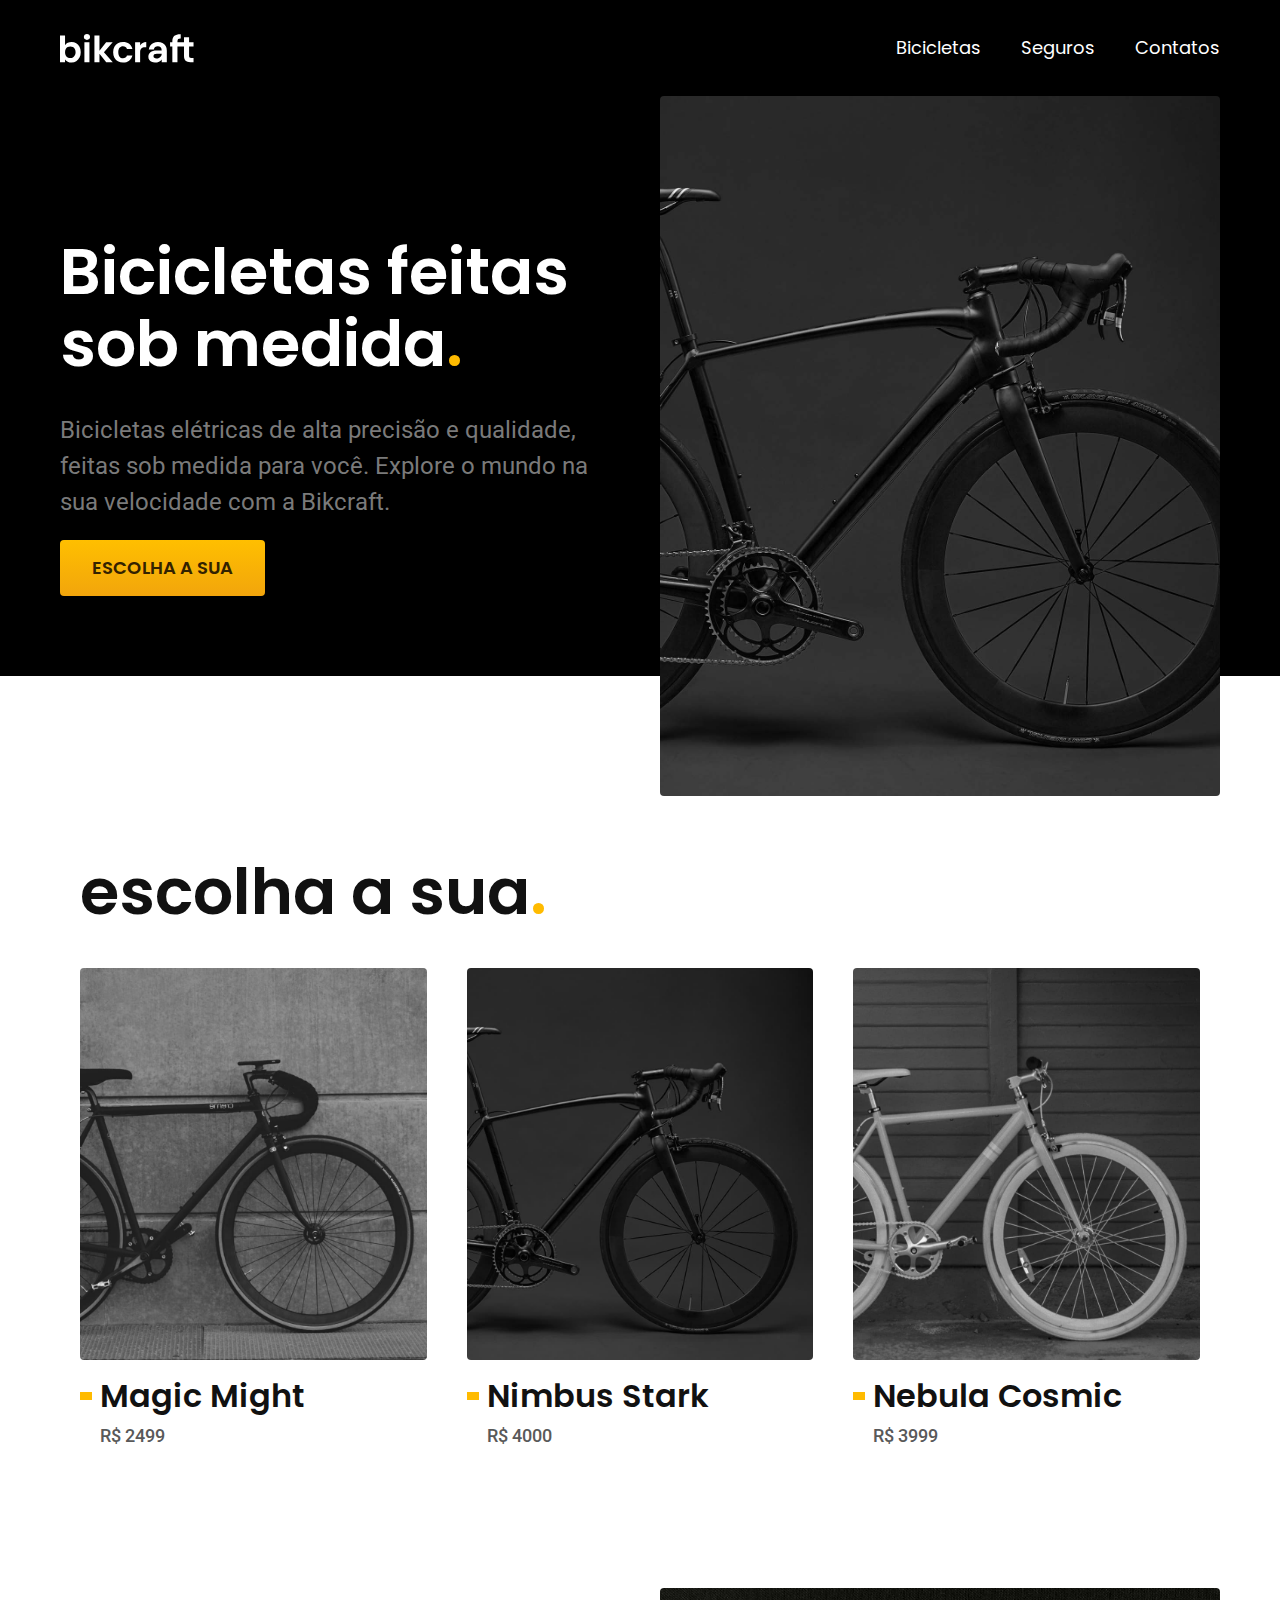
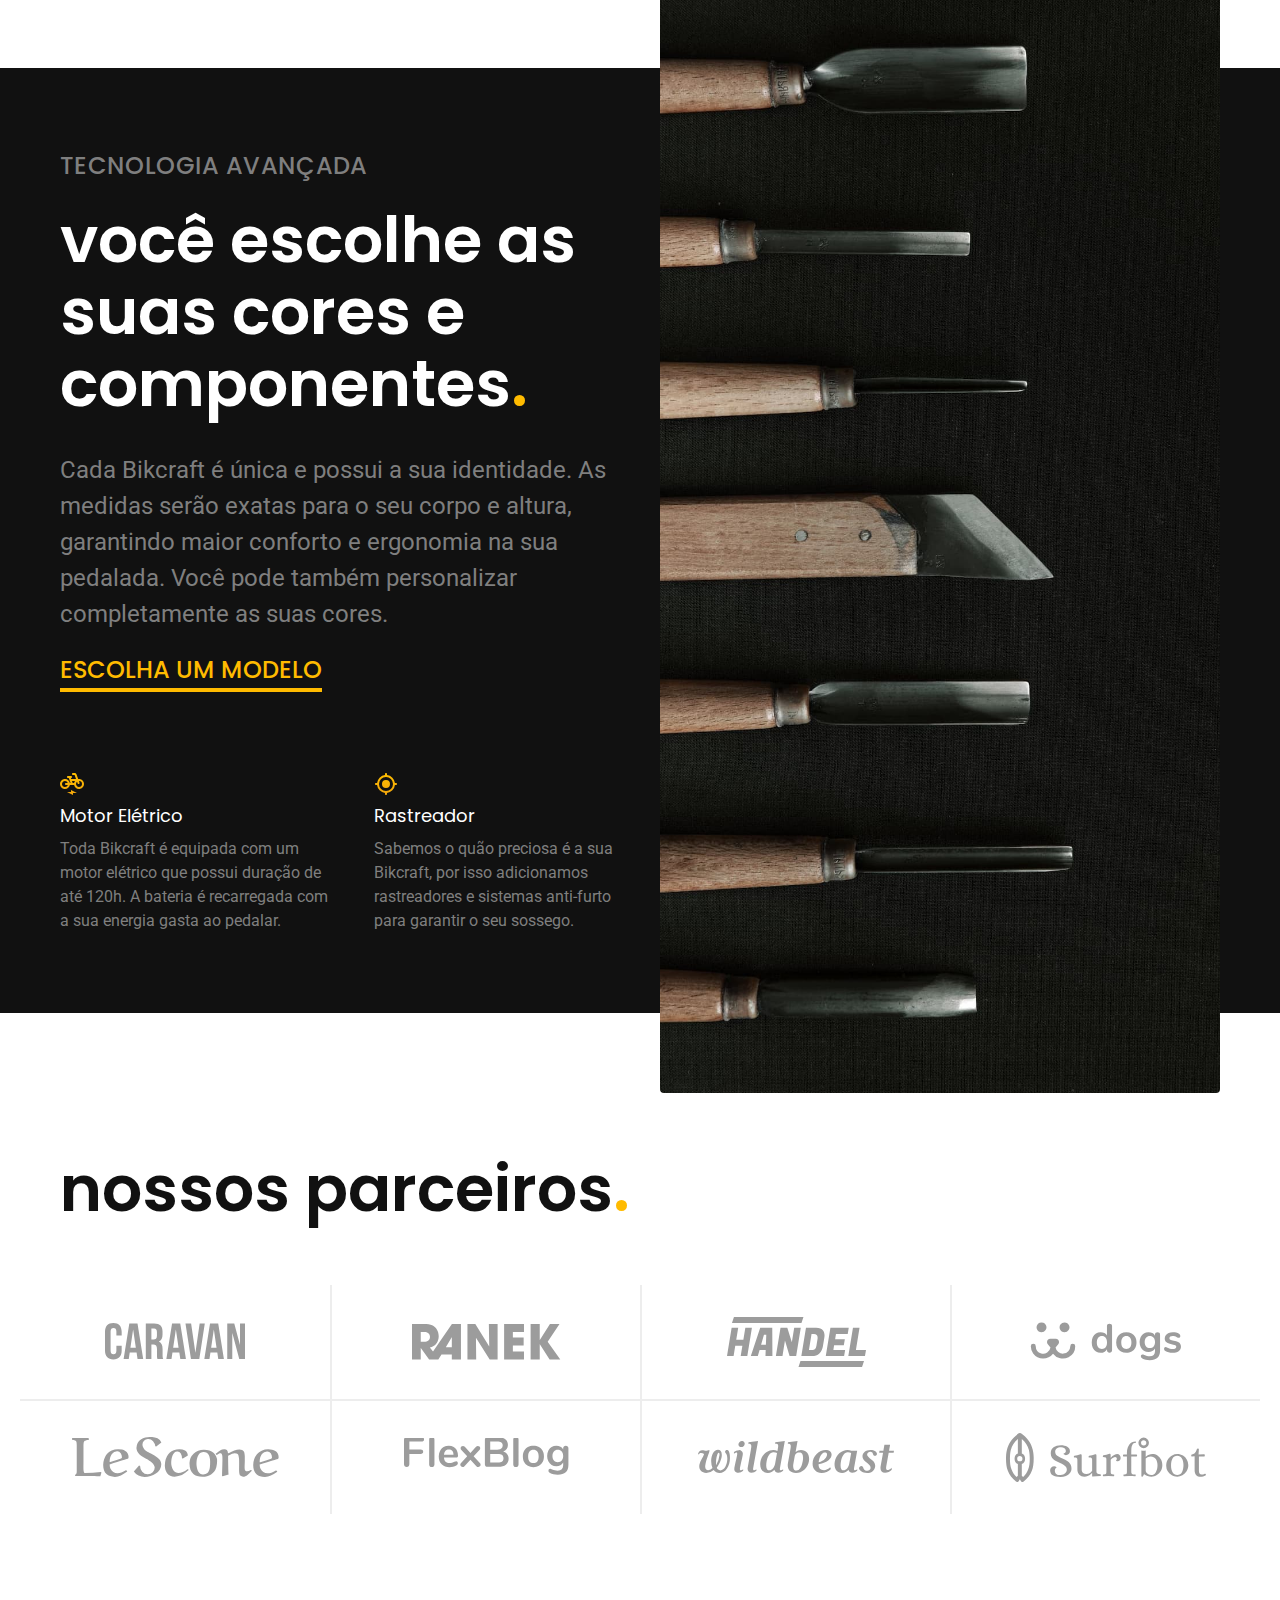
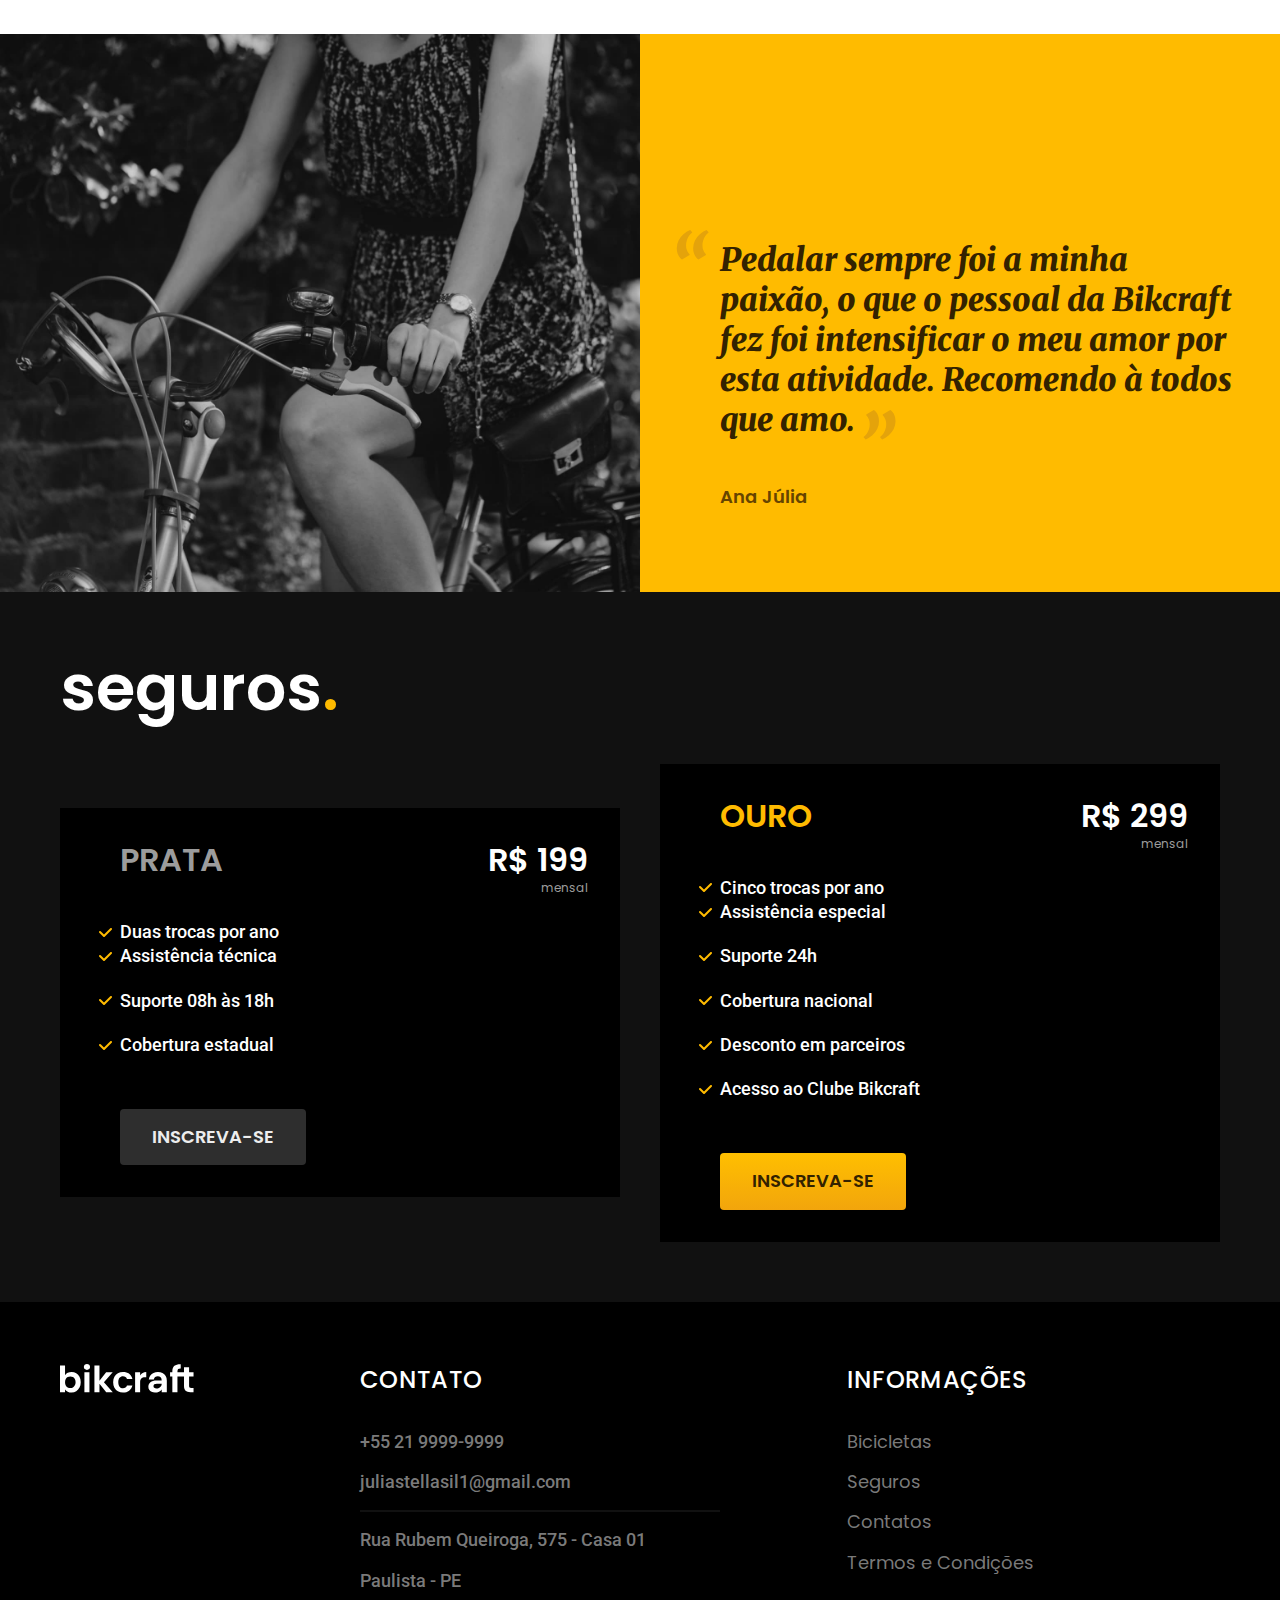
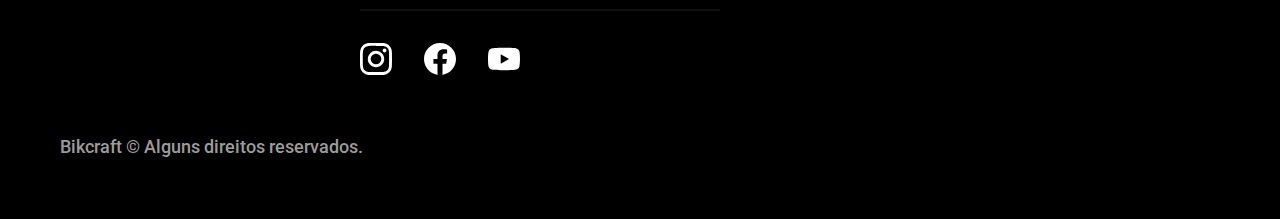
==== index.html @ a0778299 "Finalização da construção do home" ====
<!DOCTYPE html>

<!DOCTYPE html>
<html lang="pt-br">

<head>
  <meta charset="UTF-8">
  <meta name="viewport" content="width=device-width, initial-scale=1.0">
  <link rel="stylesheet" href="css/style.css">

  <title>BIckcraft - Bicicletas Elétricas</title>
  <meta name="description" content="Bicicletas elétricas de alta precisão e qualidade,  feitas sob medida para o cliente. Explore o mundo na sua velocidade com a Bikcraft.">

  <link rel="preconnect" href="https://fonts.googleapis.com">
  <link rel="preconnect" href="https://fonts.gstatic.com" crossorigin>
  <link href="https://fonts.googleapis.com/css2?family=Merriweather:ital,wght@1,900&family=Poppins:wght@400;600&family=Roboto:wght@400;500&display=swap" rel="stylesheet">

</head>

<body>
  <header class="header-bg">
    <div class="header container">
      <a href="./"><img src="./img/bikcraft.svg" alt="Bikcraft"></a>

      <nav aria-label="primaria">
        <ul class="header-menu font-1-m cor-0">
          <li><a href="./bicicletas.html">Bicicletas</a></li>
          <li><a href="./seguros.html">Seguros</a></li>
          <li><a href="./contato.html">Contatos</a></li>
        </ul>
      </nav>
    </div>
  </header>

  <main class="introducao-bg">
    <div class="introducao container">
      <div class="introducao-conteudo">
        <h1 class="font-1-xxl cor-0">Bicicletas feitas sob medida<span class="cor-p1">.</span></h1>
        <p class="font-2-l cor-5">Bicicletas elétricas de alta precisão e qualidade, feitas sob medida para você. Explore o mundo na sua velocidade com a Bikcraft.</p>
        <a href="./bicicletas.html" class="botao">Escolha a sua</a>
      </div>
      <div class="introducao-imagem">
        <img src="./img/fotos/introducao.jpg" alt="Bicicleta elétrica preta.">
      </div>
    </div>
  </main>

  <article class="bicicletas-lista">
    <h2 class="container font-1-xxl">escolha a sua<span class="cor-p1">.</span></h2>

    <ul>
      <li>
        <a href="./bicicletas/magic.html">
          <img src="./img/bicicletas/magic-home.jpg" alt="Bicicleta preta">
          <h3 class="font-1-xl">Magic Might</h3>
          <span class="font-2-m cor-8">R$ 2499</span>
        </a>
      </li>
      <li>
        <a href="./bicicletas/nimbus.html">
          <img src="./img/bicicletas/nimbus-home.jpg" alt="Bicicleta preta">
          <h3 class="font-1-xl">Nimbus Stark</h3>
          <span class="font-2-m cor-8">R$ 4000</span>
        </a>
      </li>
      <li>
        <a href="./bicicletas/nebula.html">
          <img src="./img/bicicletas/nebula-home.jpg" alt="Bicicleta preta">
          <h3 class="font-1-xl">Nebula Cosmic</h3>
          <span class="font-2-m cor-8">R$ 3999</span>
        </a>
      </li>
    </ul>
  </article>

  <article class="tecnologia-bg">
    <div class="tecnologia container">
      <div class="tecnologia-conteudo">
        <span class="font-2-l-b cor-5">Tecnologia Avançada</span>
        <h2 class="font-1-xxl cor-0">você escolhe as suas cores e componentes<span class="cor-p1">.</span></h2>
        <p class="font-2-l cor-5">Cada Bikcraft é única e possui a sua identidade. As medidas serão exatas para o seu corpo e altura, garantindo maior conforto e ergonomia na sua pedalada. Você pode também personalizar completamente as suas cores.</p>
        <a class="link" href="./bicicletas.html">Escolha um modelo</a>
        <div class="tecnologia-vantagens">
          <div>
            <img src="./img/icones/eletrica.svg" alt="">
            <h3 class="font-1-m cor-0">Motor Elétrico</h3>
            <p class="font-2-s cor-5">Toda Bikcraft é equipada com um motor elétrico que possui duração de até 120h. A bateria é recarregada com a sua energia gasta ao pedalar.</p>
          </div>
          <div>
            <img src="./img/icones/rastreador.svg" alt="">
            <h3 class="font-1-m cor-0">Rastreador</h3>
            <p class="font-2-s cor-5">Sabemos o quão preciosa é a sua Bikcraft, por isso adicionamos rastreadores e sistemas anti-furto para garantir o seu sossego.</p>
          </div>
        </div>
      </div>
      <div class="tecnologia-imagem">
        <img src="./img/fotos/tecnologia.jpg" alt="">
      </div>
    </div>
  </article>

  <section class="parceiros" aria-label="Nossos Parceiros">
    <h2 class="container font-1-xxl">nossos parceiros<span class="cor-p1">.</span></h2>

    <ul>
      <li><img src="./img/parceiros/caravan.svg" alt="caravan"></li>
      <li><img src="./img/parceiros/ranek.svg" alt="ranek"></li>
      <li><img src="./img/parceiros/handel.svg" alt="handel"></li>
      <li><img src="./img/parceiros/dogs.svg" alt="dogs"></li>
      <li><img src="./img/parceiros/lescone.svg" alt="lescone"></li>
      <li><img src="./img/parceiros/flexblog.svg" alt="flexblog"></li>
      <li><img src="./img/parceiros/wildbeast.svg" alt="wildbeast"></li>
      <li><img src="./img/parceiros/surfbot.svg" alt="surfbot"></li>
    </ul>
  </section>

  <section class="depoimento" aria-label="Depoimento">
    <div>
      <img src="./img/fotos/depoimento.jpg" alt="Pessoa pedalando uam bicicleta Bikcraft">
    </div>
    <div class="depoimento-conteudo">
      <blockquote class="font-1-xl cor-p5">
        <p>Pedalar sempre foi a minha paixão, o que o pessoal da Bikcraft fez foi intensificar o meu amor por esta atividade. Recomendo à todos que amo.</p>
        <span class="font-1-m-b cor-p4">Ana Júlia</span>
      </blockquote>
    </div>
  </section>

  <article class="seguros-bg">
    <div class="seguros container">
      <h2 class="font-1-xxl cor-0">seguros<span class="cor-p1">.</span></h2>
      <div class="seguros-item">
        <h3 class="font-1-xl cor-6">PRATA</h3>
        <span class="font-1-xl cor-0">R$ 199 <span class="font-1-xs cor-6">mensal</span></span>
        <ul class="font-2-m cor-0">
          <li>Duas trocas por ano</li>
          <li>Assistência técnica</li>
          <li>Suporte 08h às 18h</li>
          <li>Cobertura estadual</li>
        </ul>
        <a class="botao secundario" href="./orcamento.html">Inscreva-se</a>
      </div>

      <div class="seguros-item">
        <h3 class="font-1-xl cor-p1">OURO</h3>
        <span class="font-1-xl cor-0">R$ 299 <span class="font-1-xs cor-6">mensal</span></span>
        <ul class="font-2-m cor-0">
          <li>Cinco trocas por ano</li>
          <li>Assistência especial</li>
          <li>Suporte 24h</li>
          <li>Cobertura nacional</li>
          <li>Desconto em parceiros</li>
          <li>Acesso ao Clube Bikcraft</li>
        </ul>
        <a class="botao" href="./orcamento.html">Inscreva-se</a>
      </div>
    </div>
    <footer class="footer-bg">
      <div class="footer container">
        <img src="./img/bikcraft.svg" alt="BIckcraft">
        <div class="footer-contato">
          <h3 class="font-2-l-b cor-0">Contato</h3>
          <ul class="font-2-m cor-5">
            <li>
              <a href="tel:+552199999999">+55 21 9999-9999</a>
            </li>
            <li>
              <a href="mailto:juliastellasil1@gmail.com">juliastellasil1@gmail.com</a>
            </li>
            <li>Rua Rubem Queiroga, 575 - Casa 01</li>
            <li>Paulista - PE</li>
          </ul>
          <div class="footer-redes">
            <a href="./"> 
              <img src="./img/redes/instagram.svg" alt="Instagram">
            </a>
            <a href="./"> 
              <img src="./img/redes/facebook.svg" alt="Facebook">
            </a>
            <a href="./"> 
              <img src="./img/redes/youtube.svg" alt="Youtube">
            </a>
          </div>
        </div>
        <div class="footer-informacoes">
          <h3 class="font-2-l-b cor-0">Informações</h3>
          <nav aria-label="primaria">
            <ul class="font-1-m cor-5">
              <li><a href="./bicicletas.html">Bicicletas</a></li>
              <li><a href="./seguros.html">Seguros</a></li>
              <li><a href="./contato.html">Contatos</a></li>            
              <li><a href="./termos.html">Termos e Condições</a></li>            
            </ul>
          </nav>
        </div>
        <p class="footer-copy font-2-m cor-6">Bikcraft © Alguns direitos reservados.</p>
      </div>
    </footer>
</body>

</html>
---- css/style.css ----
@import "./global/global.css";
@import "./utilidades/tipografia.css";
@import "./utilidades/cores.css";

@import "./utilidades/componentes.css";

@import "./global/header.css";
@import "./global/footer.css";

@import "./home/introducao.css";
@import "./home/tecnologia.css";
@import "./home/parceiros.css";
@import "./home/depoimento.css";

@import "./bicicletas/bicicletas-lista.css";

@import "./seguros/seguros.css";
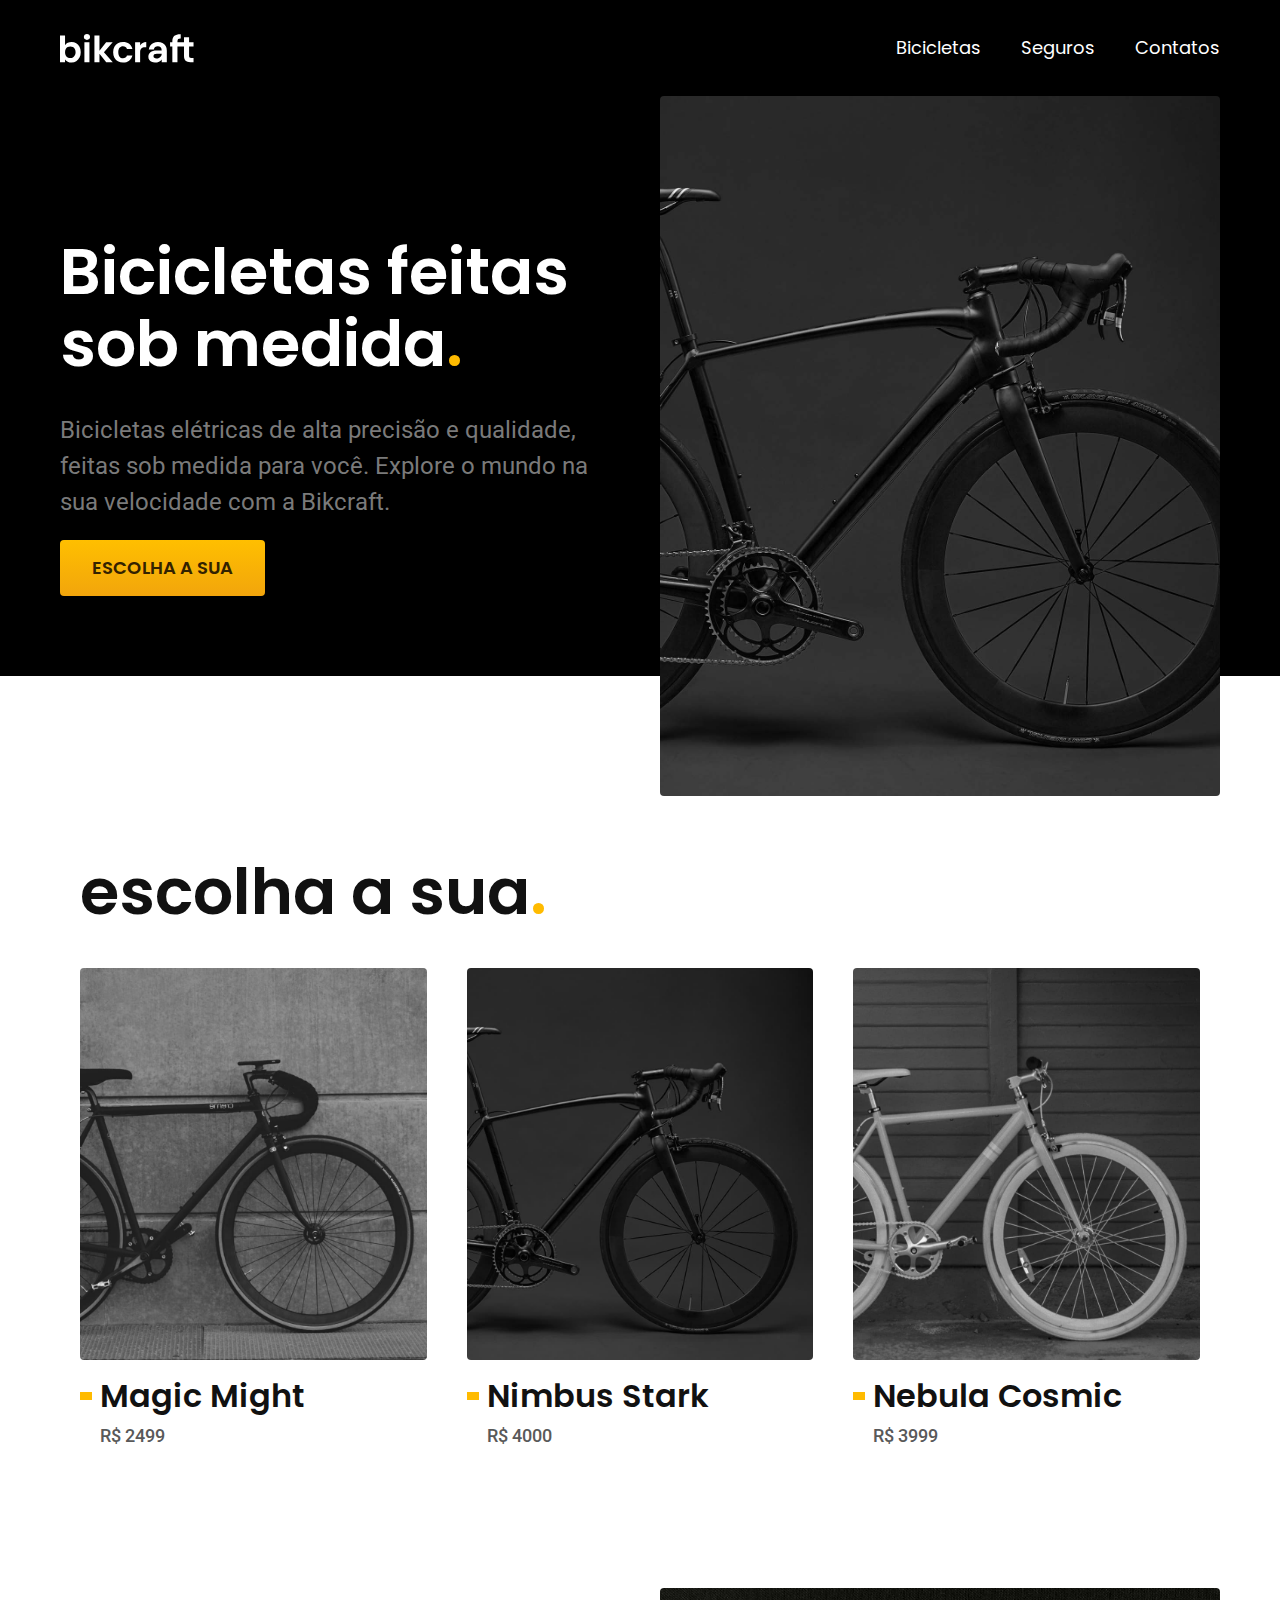
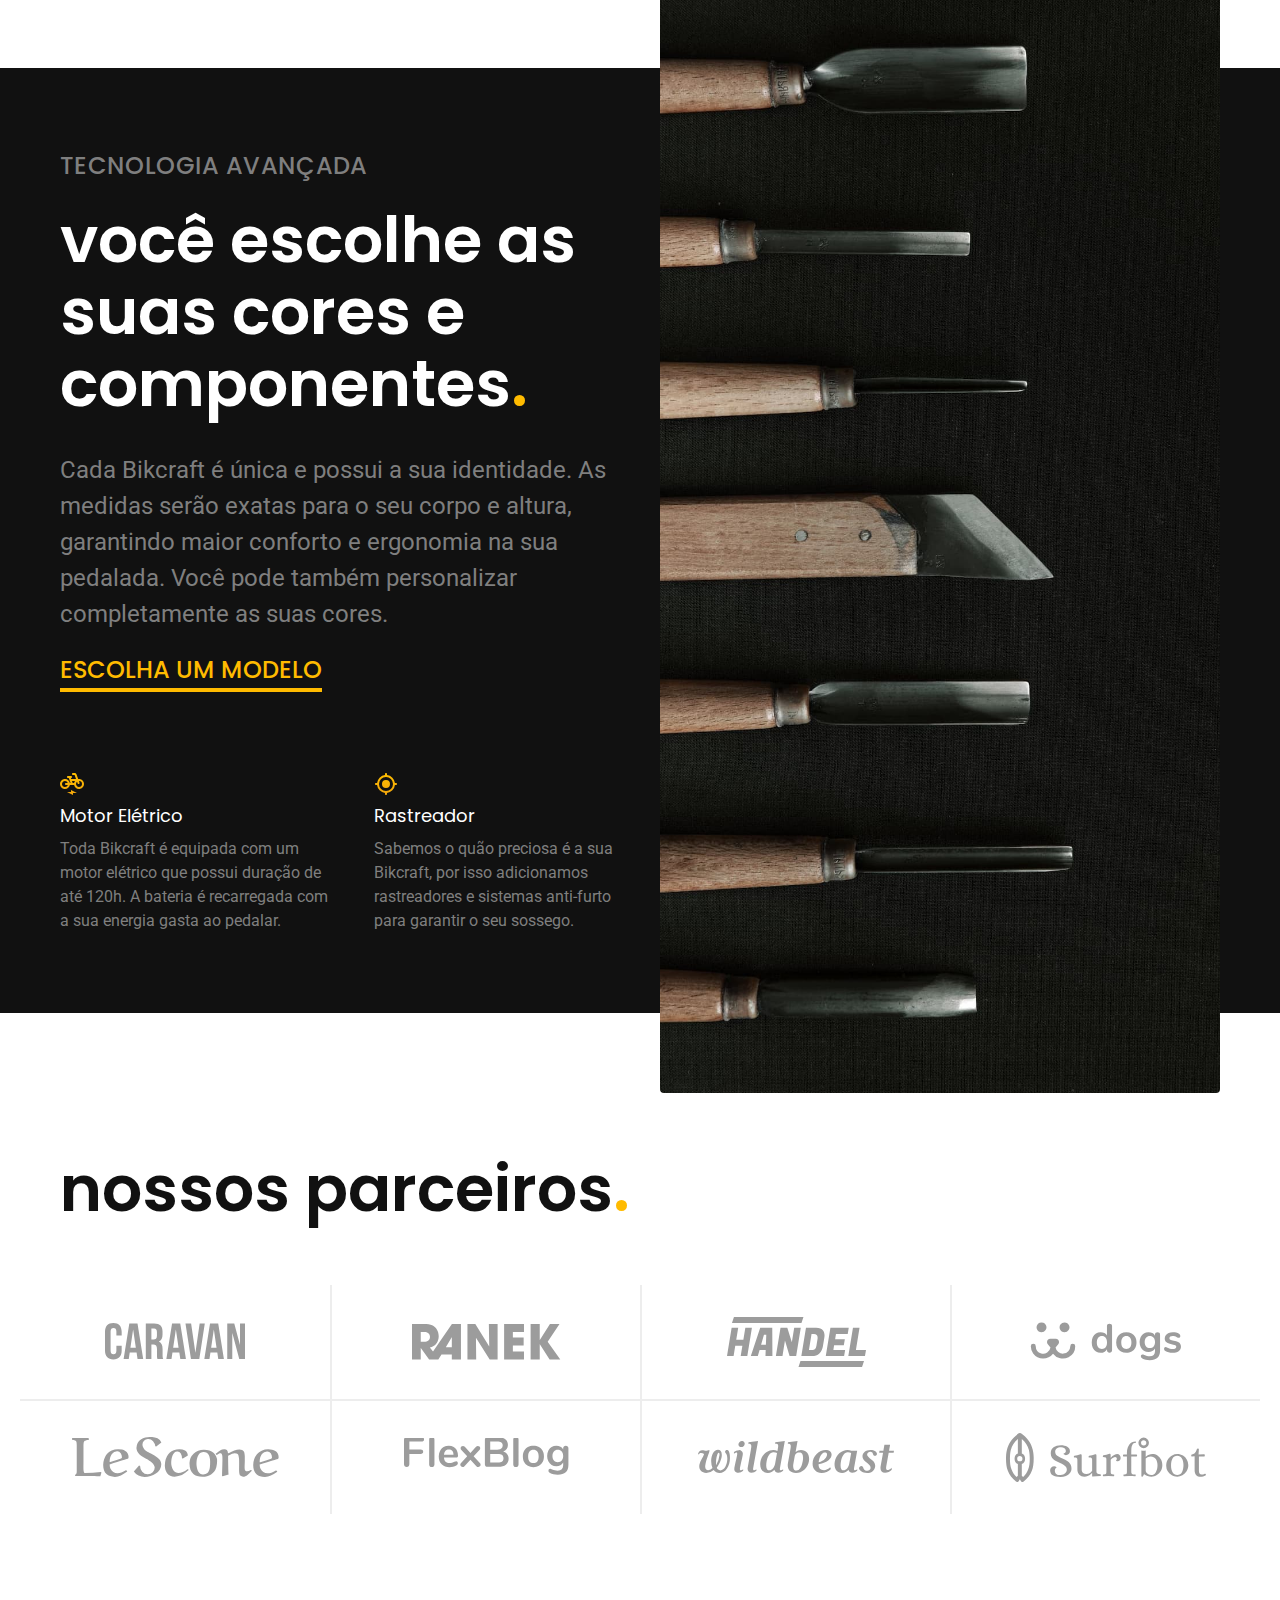
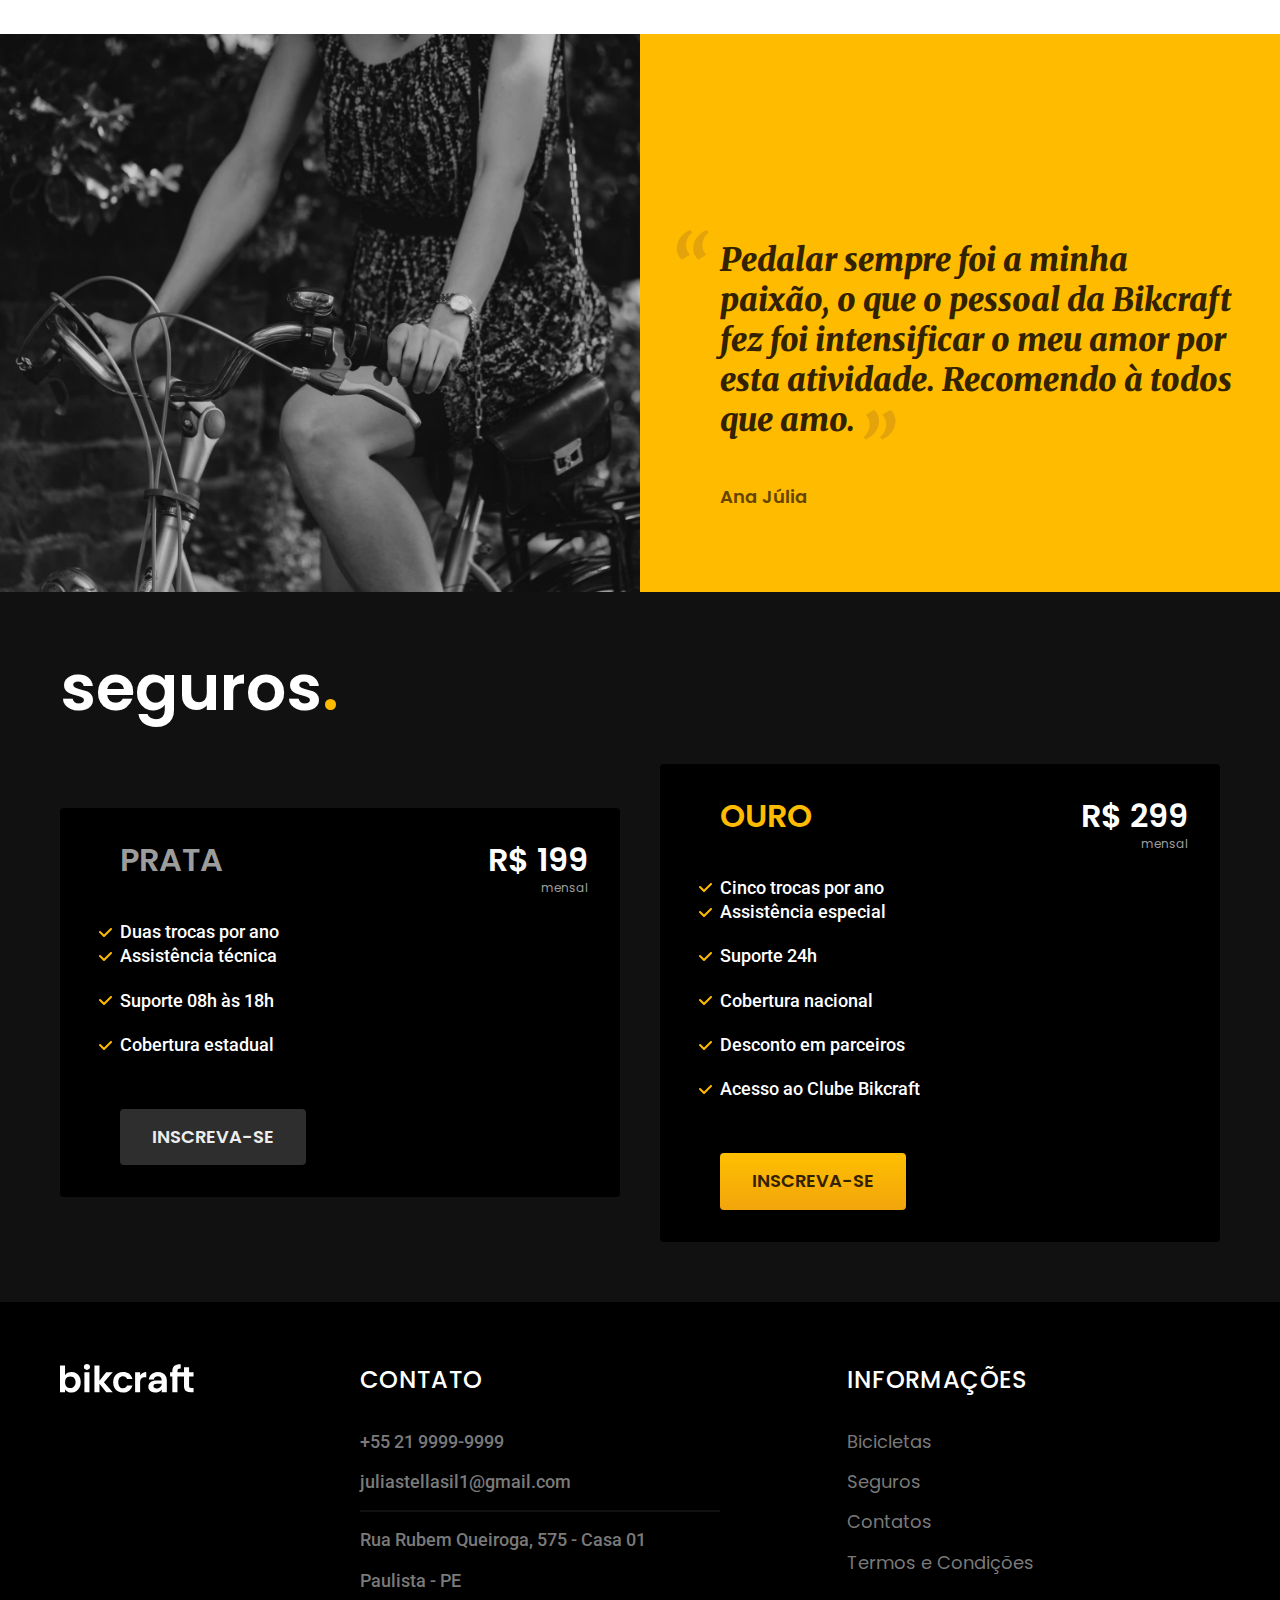
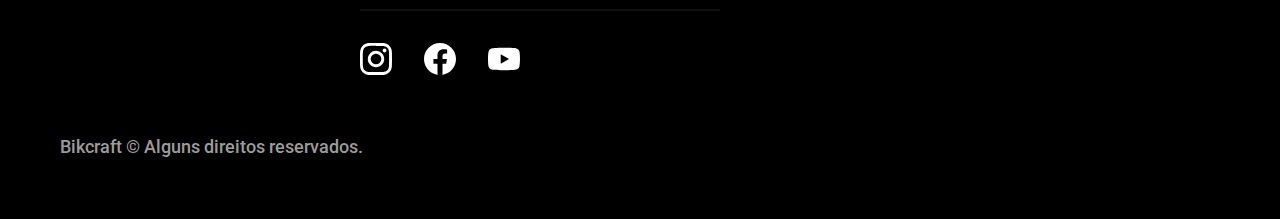
==== commit 687ab408: "Finalização da pagina da Nimbus" ====
--- a/index.html
+++ b/index.html
@@ -1,5 +1,3 @@
-<!DOCTYPE html>
-
 <!DOCTYPE html>
 <html lang="pt-br">
 
@@ -155,47 +153,48 @@
         <a class="botao" href="./orcamento.html">Inscreva-se</a>
       </div>
     </div>
-    <footer class="footer-bg">
-      <div class="footer container">
-        <img src="./img/bikcraft.svg" alt="BIckcraft">
-        <div class="footer-contato">
-          <h3 class="font-2-l-b cor-0">Contato</h3>
-          <ul class="font-2-m cor-5">
-            <li>
-              <a href="tel:+552199999999">+55 21 9999-9999</a>
-            </li>
-            <li>
-              <a href="mailto:juliastellasil1@gmail.com">juliastellasil1@gmail.com</a>
-            </li>
-            <li>Rua Rubem Queiroga, 575 - Casa 01</li>
-            <li>Paulista - PE</li>
+  </article>
+  <footer class="footer-bg">
+    <div class="footer container">
+      <img src="./img/bikcraft.svg" alt="BIckcraft">
+      <div class="footer-contato">
+        <h3 class="font-2-l-b cor-0">Contato</h3>
+        <ul class="font-2-m cor-5">
+          <li>
+            <a href="tel:+552199999999">+55 21 9999-9999</a>
+          </li>
+          <li>
+            <a href="mailto:juliastellasil1@gmail.com">juliastellasil1@gmail.com</a>
+          </li>
+          <li>Rua Rubem Queiroga, 575 - Casa 01</li>
+          <li>Paulista - PE</li>
+        </ul>
+        <div class="footer-redes">
+          <a href="./">
+            <img src="./img/redes/instagram.svg" alt="Instagram">
+          </a>
+          <a href="./">
+            <img src="./img/redes/facebook.svg" alt="Facebook">
+          </a>
+          <a href="./">
+            <img src="./img/redes/youtube.svg" alt="Youtube">
+          </a>
+        </div>
+      </div>
+      <div class="footer-informacoes">
+        <h3 class="font-2-l-b cor-0">Informações</h3>
+        <nav aria-label="primaria">
+          <ul class="font-1-m cor-5">
+            <li><a href="./bicicletas.html">Bicicletas</a></li>
+            <li><a href="./seguros.html">Seguros</a></li>
+            <li><a href="./contato.html">Contatos</a></li>
+            <li><a href="./termos.html">Termos e Condições</a></li>
           </ul>
-          <div class="footer-redes">
-            <a href="./"> 
-              <img src="./img/redes/instagram.svg" alt="Instagram">
-            </a>
-            <a href="./"> 
-              <img src="./img/redes/facebook.svg" alt="Facebook">
-            </a>
-            <a href="./"> 
-              <img src="./img/redes/youtube.svg" alt="Youtube">
-            </a>
-          </div>
-        </div>
-        <div class="footer-informacoes">
-          <h3 class="font-2-l-b cor-0">Informações</h3>
-          <nav aria-label="primaria">
-            <ul class="font-1-m cor-5">
-              <li><a href="./bicicletas.html">Bicicletas</a></li>
-              <li><a href="./seguros.html">Seguros</a></li>
-              <li><a href="./contato.html">Contatos</a></li>            
-              <li><a href="./termos.html">Termos e Condições</a></li>            
-            </ul>
-          </nav>
-        </div>
-        <p class="footer-copy font-2-m cor-6">Bikcraft © Alguns direitos reservados.</p>
-      </div>
-    </footer>
+        </nav>
+      </div>
+      <p class="footer-copy font-2-m cor-6">Bikcraft © Alguns direitos reservados.</p>
+    </div>
+  </footer>
 </body>
 
 </html>--- a/css/style.css
+++ b/css/style.css
@@ -13,5 +13,14 @@
 @import "./home/depoimento.css";
 
 @import "./bicicletas/bicicletas-lista.css";
+@import "./bicicletas/bicicletas.css";
 
-@import "./seguros/seguros.css";+@import "./bicicleta/bicicleta.css";
+@import "./bicicleta/seguros.css";
+
+
+@import "./seguros/seguros.css";
+@import "./seguros/vantagens.css";
+@import "./seguros/perguntas.css";
+
+@import "./termos/termos.css";
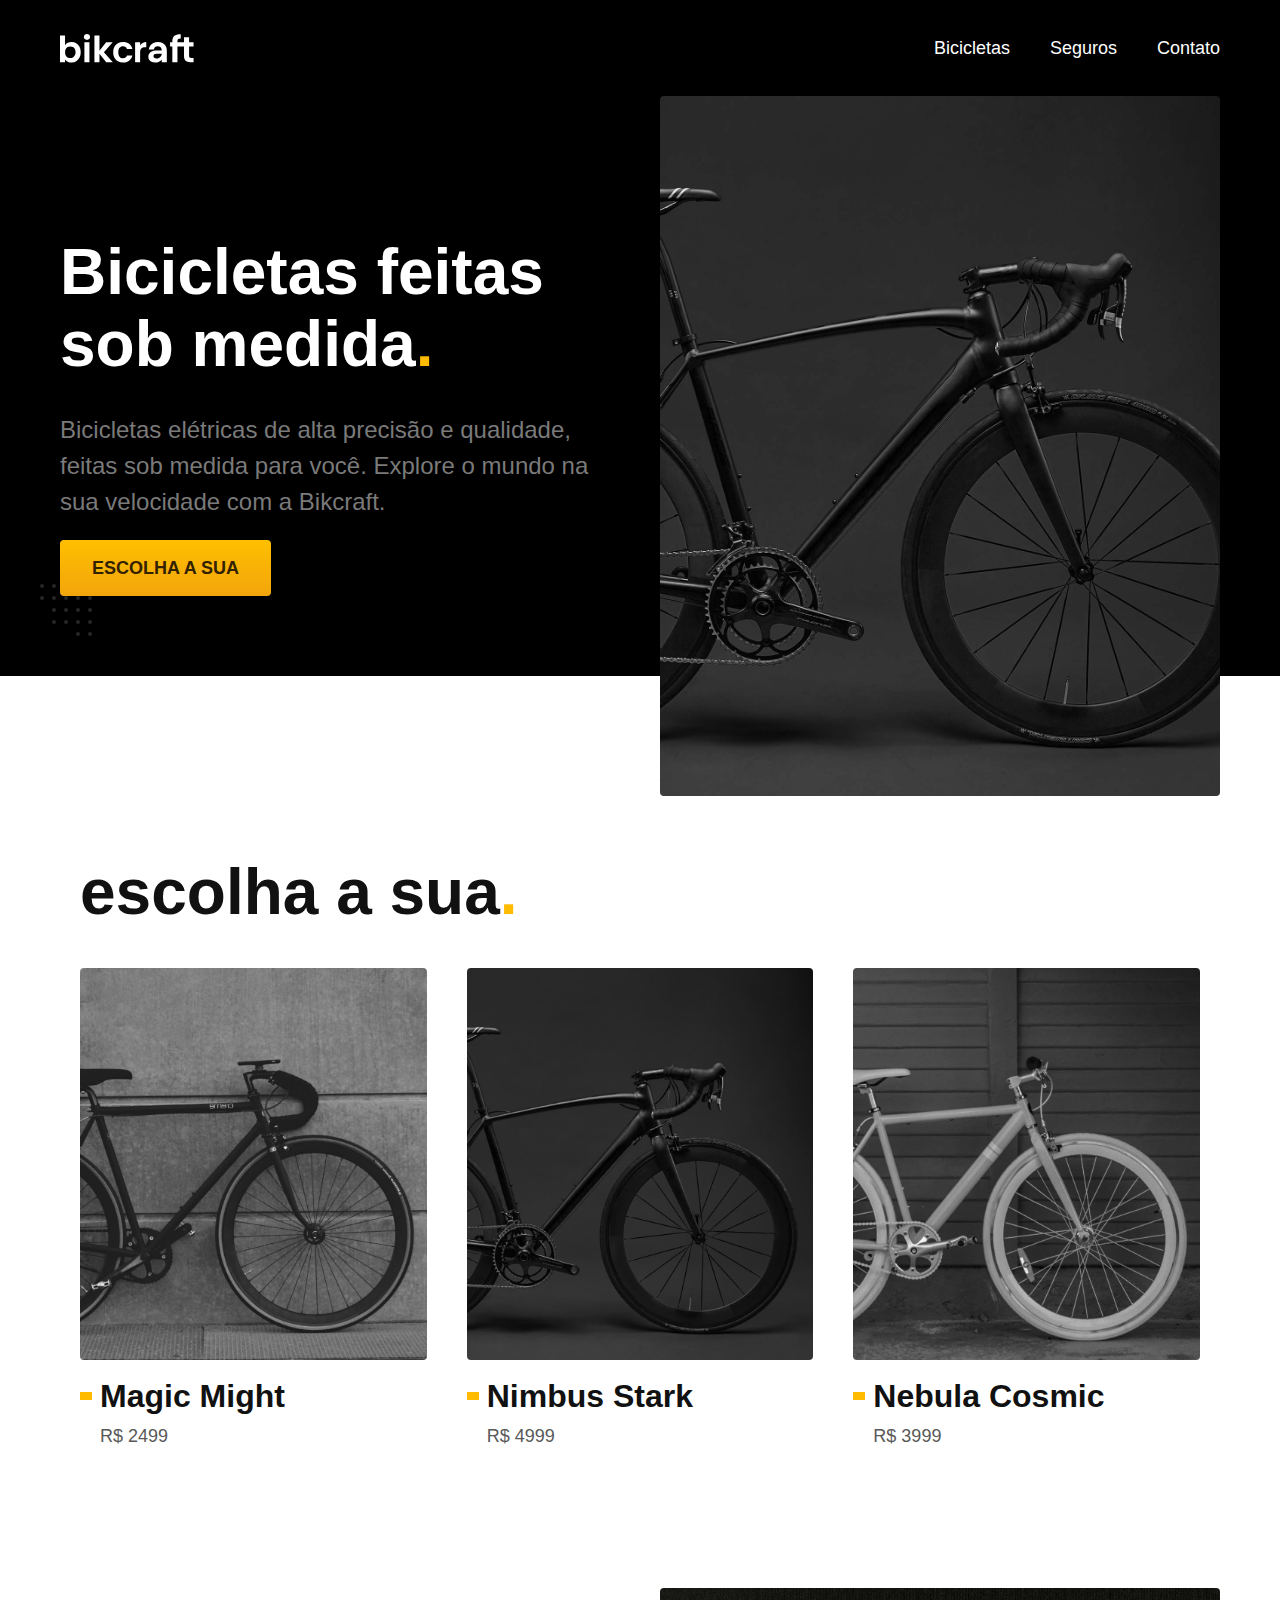
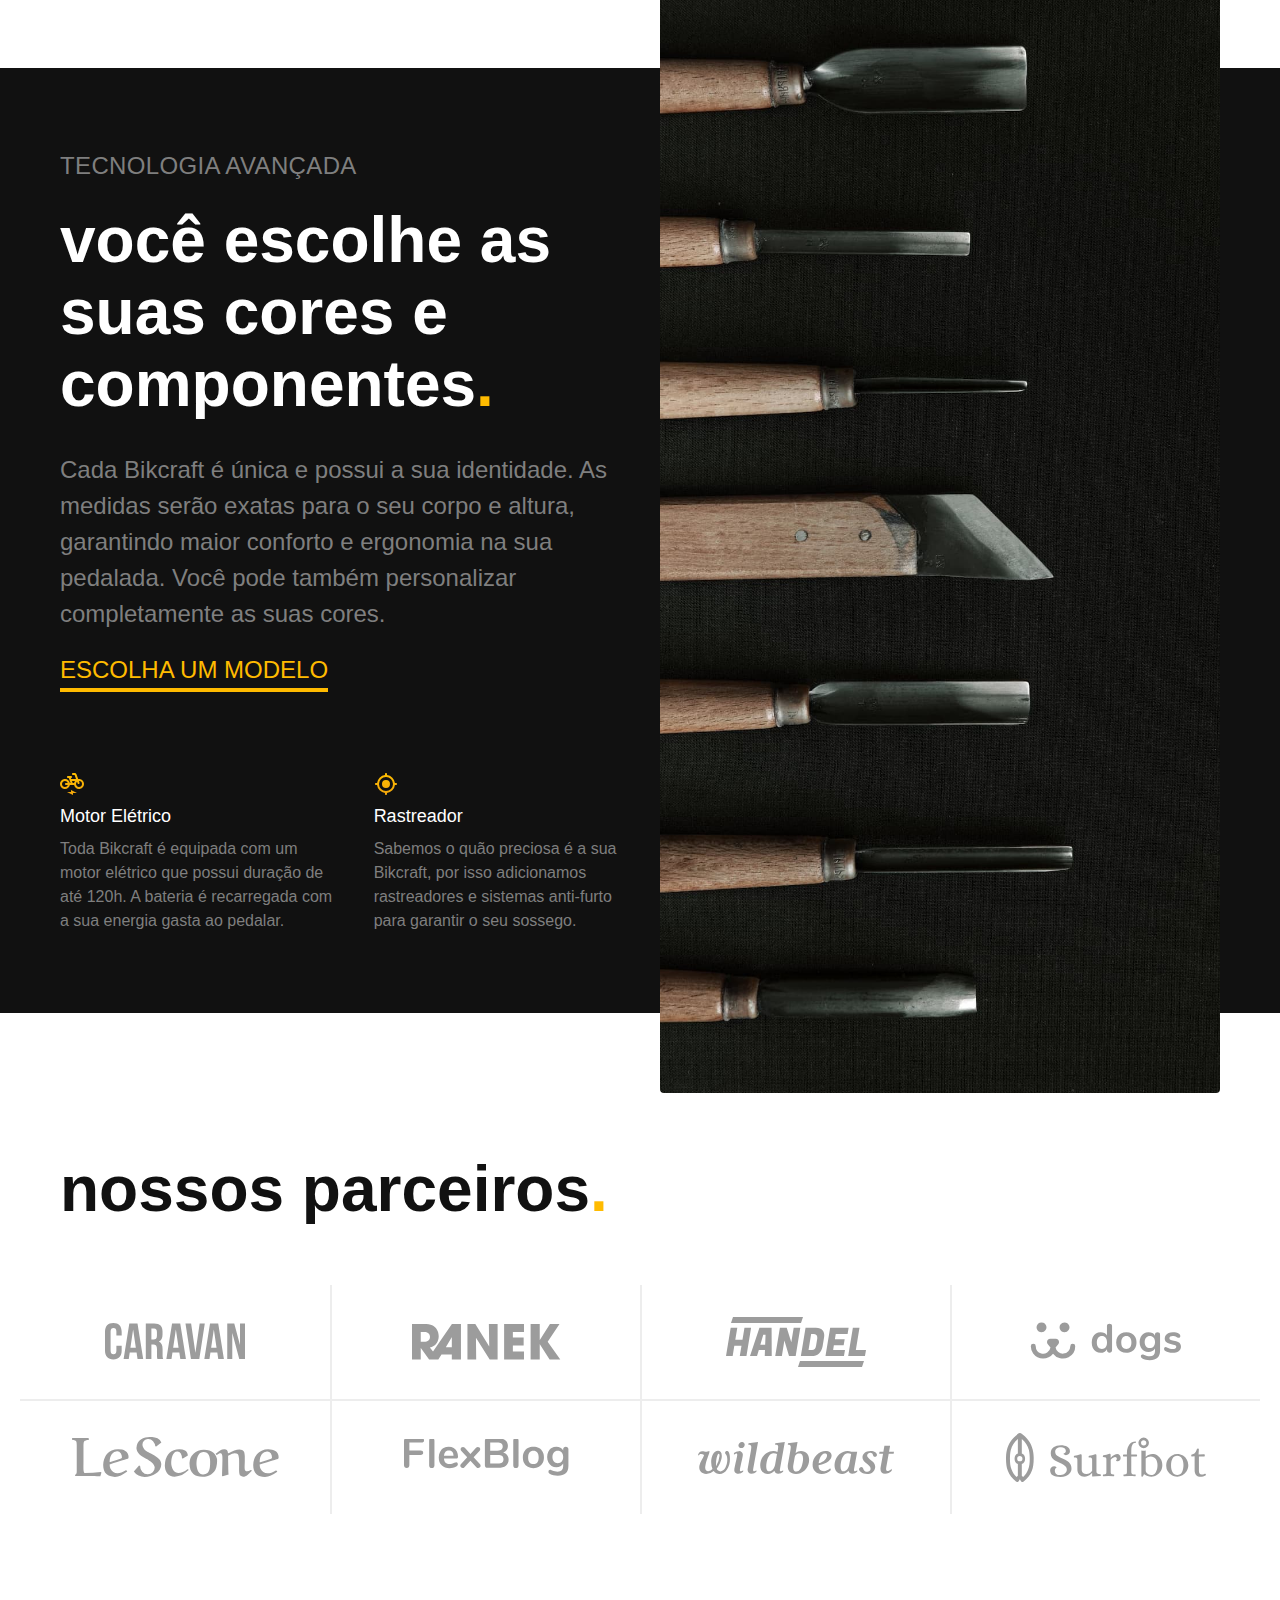
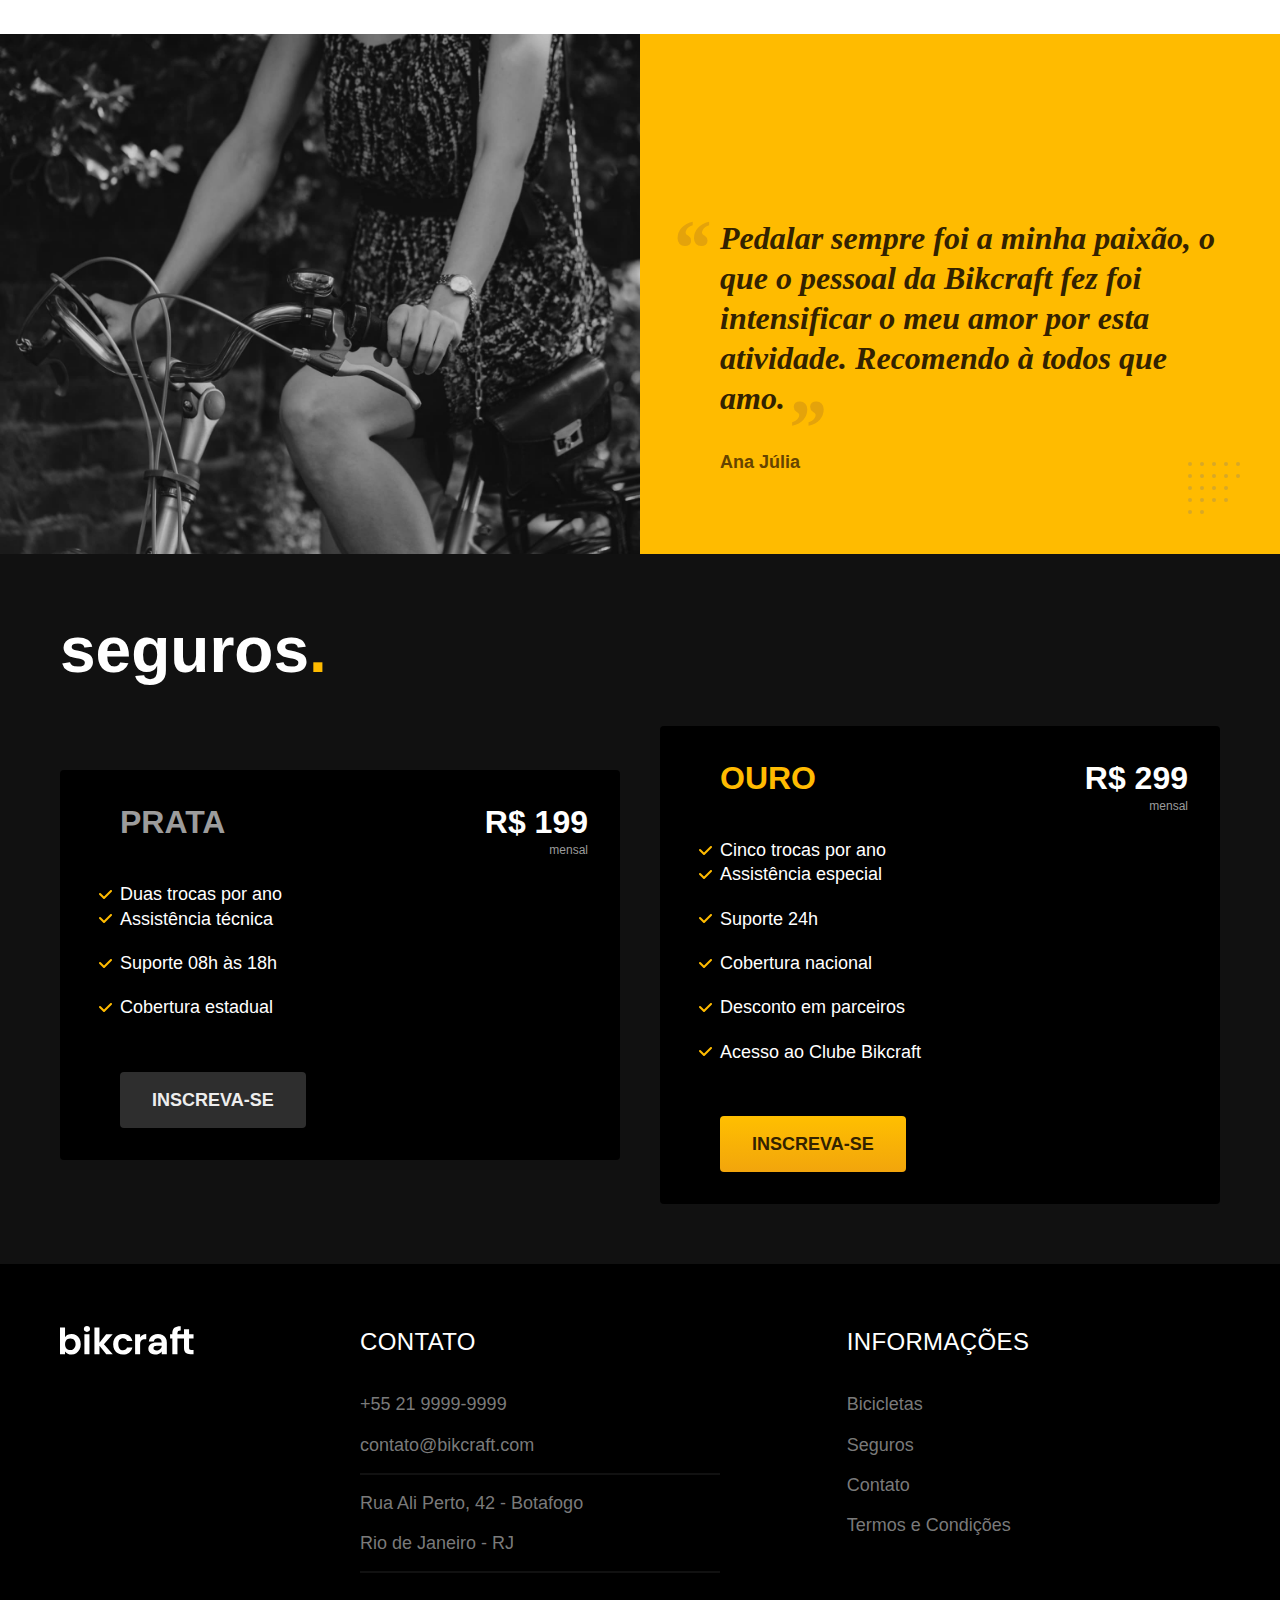
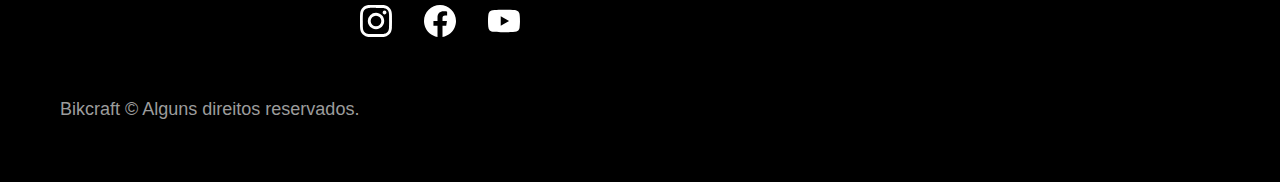
==== commit 56844d44: "Finaliza da otimização" ====
--- a/index.html
+++ b/index.html
@@ -4,27 +4,26 @@
 <head>
   <meta charset="UTF-8">
   <meta name="viewport" content="width=device-width, initial-scale=1.0">
-  <link rel="stylesheet" href="css/style.css">
 
-  <title>BIckcraft - Bicicletas Elétricas</title>
-  <meta name="description" content="Bicicletas elétricas de alta precisão e qualidade,  feitas sob medida para o cliente. Explore o mundo na sua velocidade com a Bikcraft.">
+  <title>Bikcraft - Bicicletas Elétricas</title>
+  <meta name="description" content="Bicicletas elétricas de alta precisão e qualidade, feitas sob medida para o cliente. Explore o mundo na sua velocidade com a Bikcraft.">
 
-  <link rel="preconnect" href="https://fonts.googleapis.com">
-  <link rel="preconnect" href="https://fonts.gstatic.com" crossorigin>
-  <link href="https://fonts.googleapis.com/css2?family=Merriweather:ital,wght@1,900&family=Poppins:wght@400;600&family=Roboto:wght@400;500&display=swap" rel="stylesheet">
-
+  <link rel="preload" href="./css/style.css" as="style">
+  <link rel="stylesheet" href="./css/style.css">
 </head>
 
 <body>
   <header class="header-bg">
     <div class="header container">
-      <a href="./"><img src="./img/bikcraft.svg" alt="Bikcraft"></a>
+      <a href="./">
+        <img src="./img/bikcraft.svg" width="136" height="32" alt="Bikcraft">
+      </a>
 
       <nav aria-label="primaria">
         <ul class="header-menu font-1-m cor-0">
           <li><a href="./bicicletas.html">Bicicletas</a></li>
           <li><a href="./seguros.html">Seguros</a></li>
-          <li><a href="./contato.html">Contatos</a></li>
+          <li><a href="./contato.html">Contato</a></li>
         </ul>
       </nav>
     </div>
@@ -35,11 +34,12 @@
       <div class="introducao-conteudo">
         <h1 class="font-1-xxl cor-0">Bicicletas feitas sob medida<span class="cor-p1">.</span></h1>
         <p class="font-2-l cor-5">Bicicletas elétricas de alta precisão e qualidade, feitas sob medida para você. Explore o mundo na sua velocidade com a Bikcraft.</p>
-        <a href="./bicicletas.html" class="botao">Escolha a sua</a>
+        <a class="botao" href="./bicicletas.html">Escolha a sua</a>
       </div>
-      <div class="introducao-imagem">
-        <img src="./img/fotos/introducao.jpg" alt="Bicicleta elétrica preta.">
-      </div>
+      <picture>
+        <source media="(max-width: 800px)" srcset="./img/bicicletas/nimbus.jpg">
+        <img src="./img/fotos/introducao.jpg" width="1280" height="1600" alt="Bicicleta elétrica preta.">
+      </picture>
     </div>
   </main>
 
@@ -49,21 +49,21 @@
     <ul>
       <li>
         <a href="./bicicletas/magic.html">
-          <img src="./img/bicicletas/magic-home.jpg" alt="Bicicleta preta">
+          <img src="./img/bicicletas/magic-home.jpg" alt="Bicicleta preta" width="920" height="1040">
           <h3 class="font-1-xl">Magic Might</h3>
           <span class="font-2-m cor-8">R$ 2499</span>
         </a>
       </li>
       <li>
         <a href="./bicicletas/nimbus.html">
-          <img src="./img/bicicletas/nimbus-home.jpg" alt="Bicicleta preta">
+          <img src="./img/bicicletas/nimbus-home.jpg" alt="Bicicleta preta" width="920" height="1040">
           <h3 class="font-1-xl">Nimbus Stark</h3>
-          <span class="font-2-m cor-8">R$ 4000</span>
+          <span class="font-2-m cor-8">R$ 4999</span>
         </a>
       </li>
       <li>
         <a href="./bicicletas/nebula.html">
-          <img src="./img/bicicletas/nebula-home.jpg" alt="Bicicleta preta">
+          <img src="./img/bicicletas/nebula-home.jpg" alt="Bicicleta preta" width="920" height="1040">
           <h3 class="font-1-xl">Nebula Cosmic</h3>
           <span class="font-2-m cor-8">R$ 3999</span>
         </a>
@@ -80,19 +80,19 @@
         <a class="link" href="./bicicletas.html">Escolha um modelo</a>
         <div class="tecnologia-vantagens">
           <div>
-            <img src="./img/icones/eletrica.svg" alt="">
+            <img src="./img/icones/eletrica.svg" width="24" height="24" alt="">
             <h3 class="font-1-m cor-0">Motor Elétrico</h3>
             <p class="font-2-s cor-5">Toda Bikcraft é equipada com um motor elétrico que possui duração de até 120h. A bateria é recarregada com a sua energia gasta ao pedalar.</p>
           </div>
           <div>
-            <img src="./img/icones/rastreador.svg" alt="">
+            <img src="./img/icones/rastreador.svg" width="24" height="24" alt="">
             <h3 class="font-1-m cor-0">Rastreador</h3>
             <p class="font-2-s cor-5">Sabemos o quão preciosa é a sua Bikcraft, por isso adicionamos rastreadores e sistemas anti-furto para garantir o seu sossego.</p>
           </div>
         </div>
       </div>
       <div class="tecnologia-imagem">
-        <img src="./img/fotos/tecnologia.jpg" alt="">
+        <img src="./img/fotos/tecnologia.jpg" width="1200" height="1920" alt="">
       </div>
     </div>
   </article>
@@ -101,26 +101,26 @@
     <h2 class="container font-1-xxl">nossos parceiros<span class="cor-p1">.</span></h2>
 
     <ul>
-      <li><img src="./img/parceiros/caravan.svg" alt="caravan"></li>
-      <li><img src="./img/parceiros/ranek.svg" alt="ranek"></li>
-      <li><img src="./img/parceiros/handel.svg" alt="handel"></li>
-      <li><img src="./img/parceiros/dogs.svg" alt="dogs"></li>
-      <li><img src="./img/parceiros/lescone.svg" alt="lescone"></li>
-      <li><img src="./img/parceiros/flexblog.svg" alt="flexblog"></li>
-      <li><img src="./img/parceiros/wildbeast.svg" alt="wildbeast"></li>
-      <li><img src="./img/parceiros/surfbot.svg" alt="surfbot"></li>
+      <li><img src="./img/parceiros/caravan.svg" alt="Caravan" width="140" height="38"></li>
+      <li><img src="./img/parceiros/ranek.svg" alt="Ranek" width="149" height="36"></li>
+      <li><img src="./img/parceiros/handel.svg" alt="Handel" width="140" height="50"></li>
+      <li><img src="./img/parceiros/dogs.svg" alt="Dogs" width="152" height="39"></li>
+      <li><img src="./img/parceiros/lescone.svg" alt="LeScone" width="208" height="41"></li>
+      <li><img src="./img/parceiros/flexblog.svg" alt="FlexBlog" width="165" height="38"></li>
+      <li><img src="./img/parceiros/wildbeast.svg" alt="Wildbeast" width="196" height="34"></li>
+      <li><img src="./img/parceiros/surfbot.svg" alt="Surfbot" width="200" height="49"></li>
     </ul>
   </section>
 
   <section class="depoimento" aria-label="Depoimento">
     <div>
-      <img src="./img/fotos/depoimento.jpg" alt="Pessoa pedalando uam bicicleta Bikcraft">
+      <img src="./img/fotos/depoimento.jpg" width="1560" height="1360" alt="Pessoa pedalando uma bicicleta Bikcraft">
     </div>
     <div class="depoimento-conteudo">
       <blockquote class="font-1-xl cor-p5">
         <p>Pedalar sempre foi a minha paixão, o que o pessoal da Bikcraft fez foi intensificar o meu amor por esta atividade. Recomendo à todos que amo.</p>
-        <span class="font-1-m-b cor-p4">Ana Júlia</span>
       </blockquote>
+      <span class="font-1-m-b cor-p4">Ana Júlia</span>
     </div>
   </section>
 
@@ -154,40 +154,37 @@
       </div>
     </div>
   </article>
+
   <footer class="footer-bg">
     <div class="footer container">
-      <img src="./img/bikcraft.svg" alt="BIckcraft">
+      <img src="./img/bikcraft.svg" width="136" height="32" alt="Bikcraft">
       <div class="footer-contato">
         <h3 class="font-2-l-b cor-0">Contato</h3>
         <ul class="font-2-m cor-5">
-          <li>
-            <a href="tel:+552199999999">+55 21 9999-9999</a>
-          </li>
-          <li>
-            <a href="mailto:juliastellasil1@gmail.com">juliastellasil1@gmail.com</a>
-          </li>
-          <li>Rua Rubem Queiroga, 575 - Casa 01</li>
-          <li>Paulista - PE</li>
+          <li><a href="tel:+552199999999">+55 21 9999-9999</a></li>
+          <li><a href="mailto:contato@bikcraft.com">contato@bikcraft.com</a></li>
+          <li>Rua Ali Perto, 42 - Botafogo</li>
+          <li>Rio de Janeiro - RJ</li>
         </ul>
         <div class="footer-redes">
           <a href="./">
-            <img src="./img/redes/instagram.svg" alt="Instagram">
+            <img src="./img/redes/instagram.svg" width="32" height="32" alt="Instagram">
           </a>
           <a href="./">
-            <img src="./img/redes/facebook.svg" alt="Facebook">
+            <img src="./img/redes/facebook.svg" width="32" height="32" alt="Facebook">
           </a>
           <a href="./">
-            <img src="./img/redes/youtube.svg" alt="Youtube">
+            <img src="./img/redes/youtube.svg" width="32" height="32" alt="Youtube">
           </a>
         </div>
       </div>
       <div class="footer-informacoes">
         <h3 class="font-2-l-b cor-0">Informações</h3>
-        <nav aria-label="primaria">
+        <nav>
           <ul class="font-1-m cor-5">
             <li><a href="./bicicletas.html">Bicicletas</a></li>
             <li><a href="./seguros.html">Seguros</a></li>
-            <li><a href="./contato.html">Contatos</a></li>
+            <li><a href="./contato.html">Contato</a></li>
             <li><a href="./termos.html">Termos e Condições</a></li>
           </ul>
         </nav>
--- a/css/style.css
+++ b/css/style.css
@@ -2,10 +2,12 @@
 @import "./utilidades/tipografia.css";
 @import "./utilidades/cores.css";
 
-@import "./utilidades/componentes.css";
-
 @import "./global/header.css";
 @import "./global/footer.css";
+
+@import "./utilidades/componentes.css";
+@import "./utilidades/formulario.css";
+
 
 @import "./home/introducao.css";
 @import "./home/tecnologia.css";
@@ -23,4 +25,9 @@
 @import "./seguros/vantagens.css";
 @import "./seguros/perguntas.css";
 
+@import "./contato/contato.css";
+@import "./contato/lojas.css";
+
+@import "./orcamento/orcamento.css";
+
 @import "./termos/termos.css";
--- a/css/style.css
+++ b/css/style.css
@@ -2,10 +2,12 @@
 @import "./utilidades/tipografia.css";
 @import "./utilidades/cores.css";
 
-@import "./utilidades/componentes.css";
-
 @import "./global/header.css";
 @import "./global/footer.css";
+
+@import "./utilidades/componentes.css";
+@import "./utilidades/formulario.css";
+
 
 @import "./home/introducao.css";
 @import "./home/tecnologia.css";
@@ -23,4 +25,9 @@
 @import "./seguros/vantagens.css";
 @import "./seguros/perguntas.css";
 
+@import "./contato/contato.css";
+@import "./contato/lojas.css";
+
+@import "./orcamento/orcamento.css";
+
 @import "./termos/termos.css";
